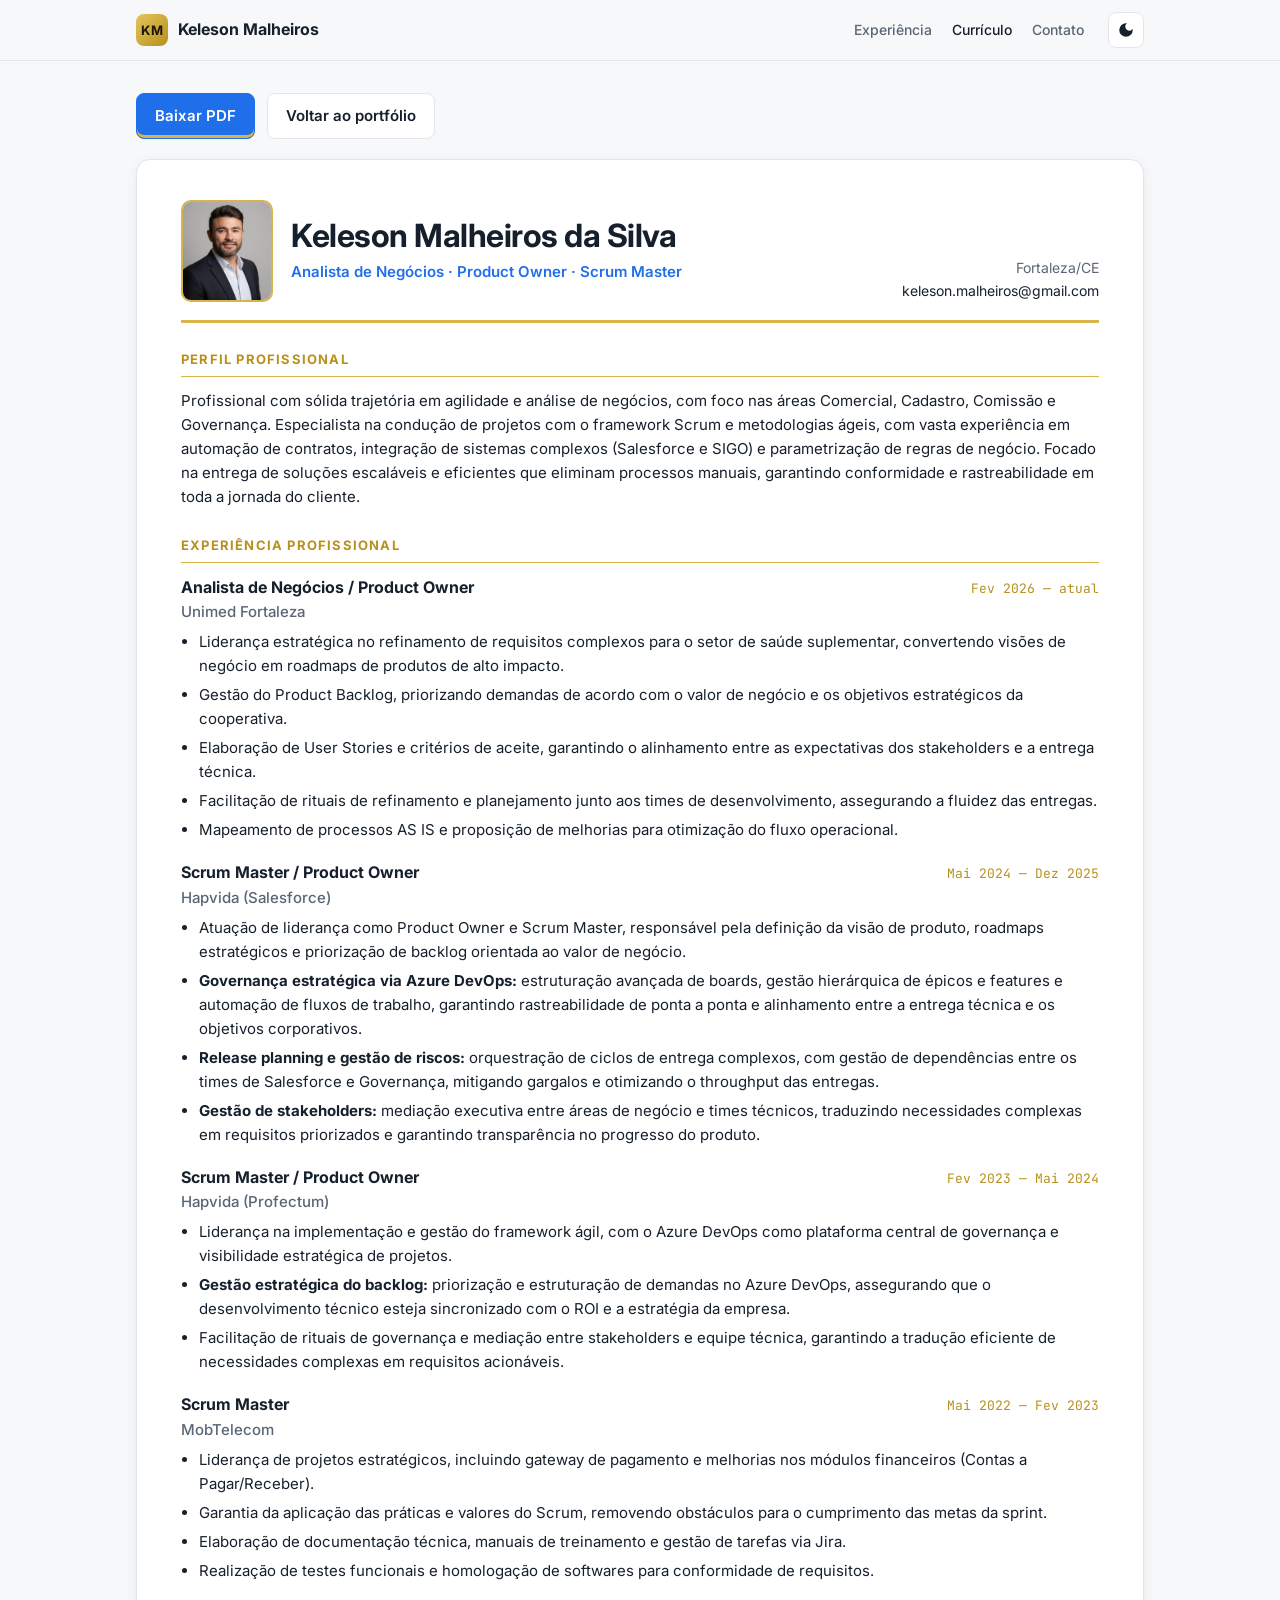
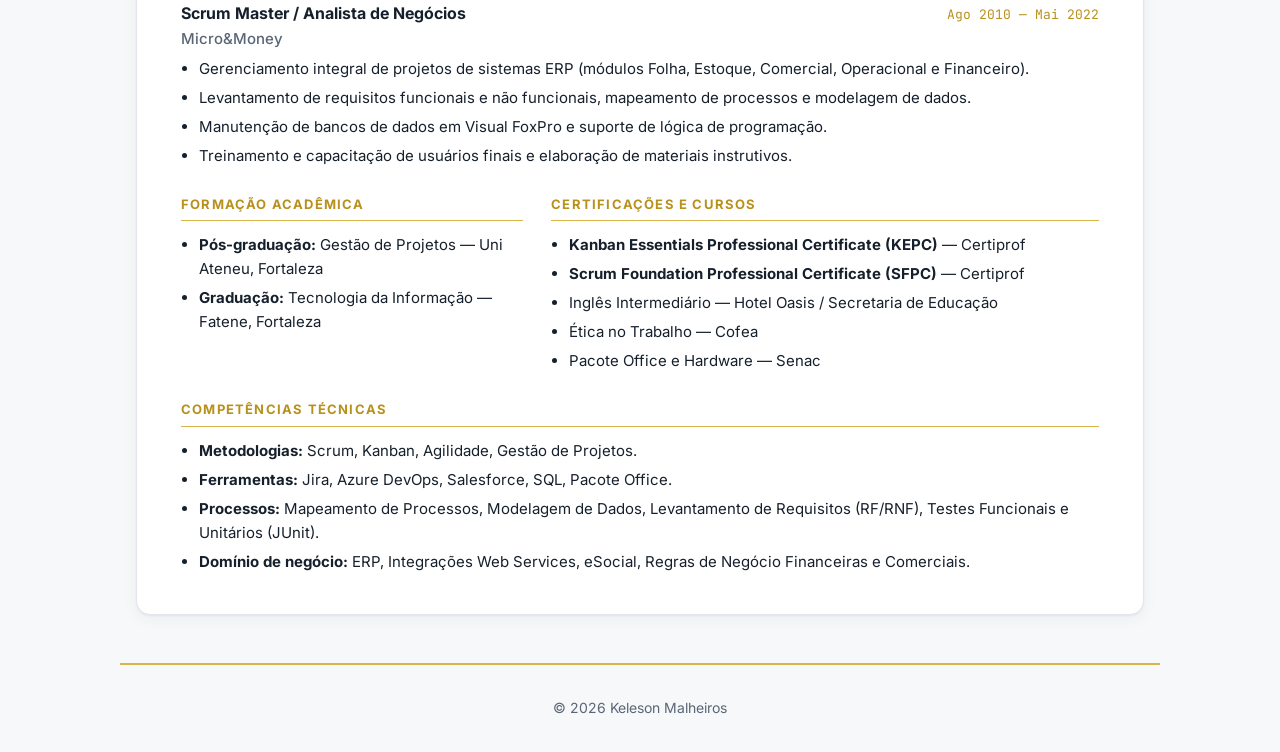
==== curriculo.html @ b8075e21 "feat: portfólio de Keleson Malheiros com currículo e detalhes dourados Mesmo modelo do portfólio de " ====
<!doctype html>
<html lang="pt-BR">
<head>
<meta charset="utf-8">
<meta name="viewport" content="width=device-width, initial-scale=1">
<title>Currículo — Keleson Malheiros</title>
<meta name="description" content="Currículo de Keleson Malheiros da Silva, Analista de Negócios, Product Owner e Scrum Master.">
<link rel="preconnect" href="https://fonts.googleapis.com">
<link rel="preconnect" href="https://fonts.gstatic.com" crossorigin>
<link href="https://fonts.googleapis.com/css2?family=Inter:wght@400;500;600;700;800&family=JetBrains+Mono:wght@500&display=swap" rel="stylesheet">
<link rel="stylesheet" href="styles.css?v=1">
<link rel="stylesheet" href="curriculo.css?v=1">
</head>
<body>

<header class="topbar">
  <div class="wrap topbar-inner">
    <a href="index.html" class="brand"><span class="brand-mark">KM</span> Keleson Malheiros</a>
    <nav class="nav">
      <a href="index.html#experiencia">Experiência</a>
      <a href="curriculo.html" aria-current="page">Currículo</a>
      <a href="index.html#contato">Contato</a>
    </nav>
    <button class="theme-toggle" id="themeToggle" aria-label="Alternar tema claro/escuro">
      <svg viewBox="0 0 24 24" width="18" height="18" aria-hidden="true"><path fill="currentColor" d="M12 3a9 9 0 1 0 9 9c0-.46-.04-.92-.1-1.36a5.39 5.39 0 0 1-4.4 2.26 5.4 5.4 0 0 1-3.14-9.8c-.44-.06-.9-.1-1.36-.1Z"/></svg>
    </button>
  </div>
</header>

<main class="wrap cv">

  <div class="cv-actions">
    <a class="btn btn-primary" href="curriculo.pdf" download>Baixar PDF</a>
    <a class="btn" href="index.html">Voltar ao portfólio</a>
  </div>

  <article class="cv-sheet">

    <header class="cv-header">
      <div class="cv-header-left">
        <img class="cv-photo" src="foto.jpg" alt="Foto de Keleson Malheiros da Silva">
        <div>
          <h1>Keleson Malheiros da Silva</h1>
          <p class="cv-role">Analista de Negócios · Product Owner · Scrum Master</p>
        </div>
      </div>
      <ul class="cv-contact">
        <li>Fortaleza/CE</li>
        <li><a href="mailto:keleson.malheiros@gmail.com">keleson.malheiros@gmail.com</a></li>
      </ul>
    </header>

    <section>
      <h2>Perfil profissional</h2>
      <p>Profissional com sólida trajetória em agilidade e análise de negócios, com foco nas áreas Comercial, Cadastro, Comissão e Governança. Especialista na condução de projetos com o framework Scrum e metodologias ágeis, com vasta experiência em automação de contratos, integração de sistemas complexos (Salesforce e SIGO) e parametrização de regras de negócio. Focado na entrega de soluções escaláveis e eficientes que eliminam processos manuais, garantindo conformidade e rastreabilidade em toda a jornada do cliente.</p>
    </section>

    <section>
      <h2>Experiência profissional</h2>

      <div class="cv-job">
        <div class="cv-job-head">
          <h3>Analista de Negócios / Product Owner</h3>
          <span class="when">Fev 2026 — atual</span>
        </div>
        <p class="where">Unimed Fortaleza</p>
        <ul class="cv-list">
          <li>Liderança estratégica no refinamento de requisitos complexos para o setor de saúde suplementar, convertendo visões de negócio em roadmaps de produtos de alto impacto.</li>
          <li>Gestão do Product Backlog, priorizando demandas de acordo com o valor de negócio e os objetivos estratégicos da cooperativa.</li>
          <li>Elaboração de User Stories e critérios de aceite, garantindo o alinhamento entre as expectativas dos stakeholders e a entrega técnica.</li>
          <li>Facilitação de rituais de refinamento e planejamento junto aos times de desenvolvimento, assegurando a fluidez das entregas.</li>
          <li>Mapeamento de processos AS IS e proposição de melhorias para otimização do fluxo operacional.</li>
        </ul>
      </div>

      <div class="cv-job">
        <div class="cv-job-head">
          <h3>Scrum Master / Product Owner</h3>
          <span class="when">Mai 2024 — Dez 2025</span>
        </div>
        <p class="where">Hapvida (Salesforce)</p>
        <ul class="cv-list">
          <li>Atuação de liderança como Product Owner e Scrum Master, responsável pela definição da visão de produto, roadmaps estratégicos e priorização de backlog orientada ao valor de negócio.</li>
          <li><b>Governança estratégica via Azure DevOps:</b> estruturação avançada de boards, gestão hierárquica de épicos e features e automação de fluxos de trabalho, garantindo rastreabilidade de ponta a ponta e alinhamento entre a entrega técnica e os objetivos corporativos.</li>
          <li><b>Release planning e gestão de riscos:</b> orquestração de ciclos de entrega complexos, com gestão de dependências entre os times de Salesforce e Governança, mitigando gargalos e otimizando o throughput das entregas.</li>
          <li><b>Gestão de stakeholders:</b> mediação executiva entre áreas de negócio e times técnicos, traduzindo necessidades complexas em requisitos priorizados e garantindo transparência no progresso do produto.</li>
        </ul>
      </div>

      <div class="cv-job">
        <div class="cv-job-head">
          <h3>Scrum Master / Product Owner</h3>
          <span class="when">Fev 2023 — Mai 2024</span>
        </div>
        <p class="where">Hapvida (Profectum)</p>
        <ul class="cv-list">
          <li>Liderança na implementação e gestão do framework ágil, com o Azure DevOps como plataforma central de governança e visibilidade estratégica de projetos.</li>
          <li><b>Gestão estratégica do backlog:</b> priorização e estruturação de demandas no Azure DevOps, assegurando que o desenvolvimento técnico esteja sincronizado com o ROI e a estratégia da empresa.</li>
          <li>Facilitação de rituais de governança e mediação entre stakeholders e equipe técnica, garantindo a tradução eficiente de necessidades complexas em requisitos acionáveis.</li>
        </ul>
      </div>

      <div class="cv-job">
        <div class="cv-job-head">
          <h3>Scrum Master</h3>
          <span class="when">Mai 2022 — Fev 2023</span>
        </div>
        <p class="where">MobTelecom</p>
        <ul class="cv-list">
          <li>Liderança de projetos estratégicos, incluindo gateway de pagamento e melhorias nos módulos financeiros (Contas a Pagar/Receber).</li>
          <li>Garantia da aplicação das práticas e valores do Scrum, removendo obstáculos para o cumprimento das metas da sprint.</li>
          <li>Elaboração de documentação técnica, manuais de treinamento e gestão de tarefas via Jira.</li>
          <li>Realização de testes funcionais e homologação de softwares para conformidade de requisitos.</li>
        </ul>
      </div>

      <div class="cv-job">
        <div class="cv-job-head">
          <h3>Scrum Master / Analista de Negócios</h3>
          <span class="when">Ago 2010 — Mai 2022</span>
        </div>
        <p class="where">Micro&amp;Money</p>
        <ul class="cv-list">
          <li>Gerenciamento integral de projetos de sistemas ERP (módulos Folha, Estoque, Comercial, Operacional e Financeiro).</li>
          <li>Levantamento de requisitos funcionais e não funcionais, mapeamento de processos e modelagem de dados.</li>
          <li>Manutenção de bancos de dados em Visual FoxPro e suporte de lógica de programação.</li>
          <li>Treinamento e capacitação de usuários finais e elaboração de materiais instrutivos.</li>
        </ul>
      </div>
    </section>

    <section class="cv-two">
      <div>
        <h2>Formação acadêmica</h2>
        <ul class="cv-list">
          <li><b>Pós-graduação:</b> Gestão de Projetos — Uni Ateneu, Fortaleza</li>
          <li><b>Graduação:</b> Tecnologia da Informação — Fatene, Fortaleza</li>
        </ul>
      </div>
      <div>
        <h2>Certificações e cursos</h2>
        <ul class="cv-list">
          <li><b>Kanban Essentials Professional Certificate (KEPC)</b> — Certiprof</li>
          <li><b>Scrum Foundation Professional Certificate (SFPC)</b> — Certiprof</li>
          <li>Inglês Intermediário — Hotel Oasis / Secretaria de Educação</li>
          <li>Ética no Trabalho — Cofea</li>
          <li>Pacote Office e Hardware — Senac</li>
        </ul>
      </div>
    </section>

    <section>
      <h2>Competências técnicas</h2>
      <ul class="cv-list">
        <li><b>Metodologias:</b> Scrum, Kanban, Agilidade, Gestão de Projetos.</li>
        <li><b>Ferramentas:</b> Jira, Azure DevOps, Salesforce, SQL, Pacote Office.</li>
        <li><b>Processos:</b> Mapeamento de Processos, Modelagem de Dados, Levantamento de Requisitos (RF/RNF), Testes Funcionais e Unitários (JUnit).</li>
        <li><b>Domínio de negócio:</b> ERP, Integrações Web Services, eSocial, Regras de Negócio Financeiras e Comerciais.</li>
      </ul>
    </section>

  </article>
</main>

<footer class="footer wrap">
  <p>© <span id="ano"></span> Keleson Malheiros</p>
</footer>

<script src="script.js?v=1"></script>
</body>
</html>
---- styles.css ----
:root {
  --bg: #f7f8fa;
  --surface: #ffffff;
  --text: #16202c;
  --muted: #5a6675;
  --line: #e2e6ec;
  --accent: #1f6feb;
  --accent-soft: #e7effd;
  --ok: #1a7f4b;
  --ok-soft: #e3f4ea;
  --warn: #9a5b00;
  --warn-soft: #fbefd9;
  --shadow: 0 1px 2px rgba(16, 24, 40, .05), 0 4px 16px rgba(16, 24, 40, .05);
}

@media (prefers-color-scheme: dark) {
  :root:not([data-theme="light"]) {
    --bg: #0e1116;
    --surface: #161b22;
    --text: #e6edf3;
    --muted: #9aa6b4;
    --line: #2a313c;
    --accent: #5b9bff;
    --accent-soft: #16243b;
    --ok: #4cc38a;
    --ok-soft: #12291e;
    --warn: #e3a64a;
    --warn-soft: #2d2213;
    --shadow: none;
  }
}

:root[data-theme="dark"] {
  --bg: #0e1116;
  --surface: #161b22;
  --text: #e6edf3;
  --muted: #9aa6b4;
  --line: #2a313c;
  --accent: #5b9bff;
  --accent-soft: #16243b;
  --ok: #4cc38a;
  --ok-soft: #12291e;
  --warn: #e3a64a;
  --warn-soft: #2d2213;
  --shadow: none;
}

* { box-sizing: border-box; margin: 0; padding: 0; }

html { scroll-behavior: smooth; scroll-padding-top: 72px; }

body {
  font-family: "Inter", system-ui, -apple-system, "Segoe UI", sans-serif;
  background: var(--bg);
  color: var(--text);
  line-height: 1.6;
  -webkit-font-smoothing: antialiased;
}

a { color: var(--accent); text-decoration: none; }

.wrap { max-width: 1040px; margin: 0 auto; padding: 0 16px; }

/* Topo */
.topbar {
  position: sticky; top: 0; z-index: 10;
  background: color-mix(in srgb, var(--bg) 85%, transparent);
  backdrop-filter: blur(10px);
  border-bottom: 1px solid var(--line);
}
.topbar-inner { display: flex; align-items: center; gap: 24px; height: 60px; }
.brand { display: flex; align-items: center; gap: 10px; font-weight: 700; color: var(--text); }
.brand-mark {
  display: grid; place-items: center; width: 32px; height: 32px; border-radius: 8px;
  background: var(--accent); color: #fff; font-size: 13px; letter-spacing: .5px;
}
.nav { display: flex; gap: 20px; margin-left: auto; }
.nav a { color: var(--muted); font-size: 14px; font-weight: 500; }
.nav a:hover { color: var(--text); }
.theme-toggle {
  display: grid; place-items: center; width: 36px; height: 36px;
  border: 1px solid var(--line); border-radius: 8px; background: var(--surface);
  color: var(--text); cursor: pointer;
}

/* Hero */
.hero { padding: 80px 16px 48px; }
.eyebrow {
  font-family: "JetBrains Mono", monospace; font-size: 13px; color: var(--accent);
  letter-spacing: .5px; margin-bottom: 12px;
}
.hero h1 { font-size: clamp(30px, 5vw, 48px); line-height: 1.1; letter-spacing: -1px; font-weight: 800; }
.role { margin-top: 12px; font-size: 18px; color: var(--muted); font-weight: 500; }
.lead { margin-top: 20px; max-width: 680px; font-size: 17px; }
.hero-actions { display: flex; flex-wrap: wrap; gap: 12px; margin-top: 28px; }

.btn {
  display: inline-flex; align-items: center; padding: 10px 18px; border-radius: 8px;
  border: 1px solid var(--line); background: var(--surface); color: var(--text);
  font-weight: 600; font-size: 15px;
}
.btn:hover { border-color: var(--accent); }
.btn-primary { background: var(--accent); border-color: var(--accent); color: #fff; }
.btn-primary:hover { filter: brightness(1.08); }

.roles-label {
  margin-top: 56px; margin-bottom: 14px; font-size: 13px; font-weight: 600;
  text-transform: uppercase; letter-spacing: 1px; color: var(--muted);
}
.roles { list-style: none; display: grid; grid-template-columns: repeat(3, 1fr); gap: 16px; }
.roles li {
  background: var(--surface); border: 1px solid var(--line); border-radius: 12px;
  padding: 18px 20px; box-shadow: var(--shadow); border-top: 3px solid var(--accent);
}
.roles h3 { font-size: 17px; color: var(--accent); letter-spacing: -.2px; }
.roles p { font-size: 14px; color: var(--muted); margin-top: 6px; line-height: 1.5; }

/* Seções */
.section { padding: 56px 16px; }
.section-head { margin-bottom: 28px; }
.section-head h2, .contact h2 { font-size: 28px; letter-spacing: -.5px; }
.section-head p { color: var(--muted); margin-top: 6px; max-width: 680px; }

/* Projetos */
.projects { display: grid; gap: 14px; }
.project {
  background: var(--surface); border: 1px solid var(--line); border-radius: 14px;
  box-shadow: var(--shadow); overflow: hidden;
}
.project-head {
  width: 100%; display: flex; align-items: center; gap: 20px; padding: 22px 24px;
  background: none; border: 0; text-align: left; color: inherit; font: inherit; cursor: pointer;
}
.project-head:hover h3 { color: var(--accent); }
.project-title { flex: 1; min-width: 0; }
.project-title h3 { font-size: 19px; margin-top: 8px; transition: color .15s; }
.project-title p { color: var(--muted); font-size: 15px; margin-top: 2px; }
.project-metric { text-align: right; flex-shrink: 0; }
.project-metric strong { display: block; font-size: 24px; font-weight: 800; letter-spacing: -.5px; }
.project-metric span { font-size: 13px; color: var(--muted); }
.chev {
  width: 10px; height: 10px; flex-shrink: 0;
  border-right: 2px solid var(--muted); border-bottom: 2px solid var(--muted);
  transform: rotate(45deg); transition: transform .2s; margin-top: -4px;
}
.project.open .chev { transform: rotate(-135deg); margin-top: 4px; }

.tag {
  display: inline-block; font-size: 12px; font-weight: 600; padding: 2px 10px; border-radius: 999px;
}
.tag-prod { background: var(--ok-soft); color: var(--ok); }
.tag-dev { background: var(--warn-soft); color: var(--warn); }
.tag-po { background: var(--accent-soft); color: var(--accent); }

.project-body { display: none; padding: 0 24px 24px; border-top: 1px solid var(--line); }
.project.open .project-body { display: block; }
.cols { display: grid; grid-template-columns: 1.5fr 1fr; gap: 32px; padding-top: 20px; }
.project-body h4 {
  font-size: 12px; text-transform: uppercase; letter-spacing: 1px; color: var(--muted);
  margin: 18px 0 8px;
}
.project-body h4:first-child { margin-top: 0; }
.project-body p, .project-body li { font-size: 15px; }
.project-body ul:not(.stack) { padding-left: 18px; display: grid; gap: 4px; }
.results li::marker { color: var(--ok); }

.stack { list-style: none; display: flex; flex-wrap: wrap; gap: 6px; }
.stack li {
  font-size: 13px; padding: 3px 10px; border-radius: 6px;
  background: var(--accent-soft); color: var(--accent); font-weight: 500;
}

/* Como atuo como PO */
.po-role {
  background: var(--surface); border: 1px solid var(--line); border-radius: 14px;
  box-shadow: var(--shadow); padding: 24px; margin-bottom: 18px;
}
.po-role > h3 { font-size: 17px; margin-bottom: 16px; }
.po-steps { list-style: none; display: grid; grid-template-columns: repeat(3, 1fr); gap: 20px 24px; }
.po-steps li { position: relative; padding-left: 42px; }
.po-num {
  position: absolute; left: 0; top: 0; width: 30px; height: 30px; border-radius: 50%;
  display: grid; place-items: center; font-size: 14px; font-weight: 700;
  background: var(--accent-soft); color: var(--accent);
}
.po-steps h4 { font-size: 15px; margin-top: 4px; }
.po-steps p { font-size: 14px; color: var(--muted); margin-top: 2px; }

@media (max-width: 860px) { .po-steps { grid-template-columns: repeat(2, 1fr); } }
@media (max-width: 600px) { .po-steps { grid-template-columns: 1fr; } .po-role { padding: 18px 16px; } }

/* Experiência */
.timeline { list-style: none; border-left: 2px solid var(--line); margin-left: 6px; }
.timeline li { position: relative; padding: 0 0 28px 28px; }
.timeline li::before {
  content: ""; position: absolute; left: -7px; top: 6px; width: 12px; height: 12px;
  border-radius: 50%; background: var(--surface); border: 2px solid var(--accent);
}
.when { font-family: "JetBrains Mono", monospace; font-size: 13px; color: var(--accent); }
.timeline h3 { font-size: 17px; margin-top: 2px; }
.where { color: var(--muted); font-weight: 500; font-size: 15px; }
.timeline p:last-child { margin-top: 4px; font-size: 15px; }

/* Competências */
.skills { display: grid; grid-template-columns: repeat(4, 1fr); gap: 14px; }
.skill-card {
  background: var(--surface); border: 1px solid var(--line); border-radius: 12px;
  padding: 18px; box-shadow: var(--shadow);
}
.skill-card h3 { font-size: 15px; margin-bottom: 12px; }
.edu { margin-top: 20px; color: var(--muted); }

/* Contato */
.contact { text-align: center; }
.contact p { color: var(--muted); margin-top: 6px; }
.contact .hero-actions { justify-content: center; }

.footer { padding: 32px 16px; border-top: 1px solid var(--line); color: var(--muted); font-size: 14px; text-align: center; }

/* Responsivo */
@media (max-width: 860px) {
  .roles, .skills { grid-template-columns: repeat(2, 1fr); }
  .cols { grid-template-columns: 1fr; gap: 8px; }
}
@media (max-width: 600px) {
  .nav { display: none; }
  .theme-toggle { margin-left: auto; }
  .hero { padding-top: 48px; }
  .roles, .skills { grid-template-columns: 1fr; }
  .project-head { padding: 18px 16px; gap: 12px; flex-wrap: wrap; }
  .project-title { flex-basis: 100%; }
  .project-metric { text-align: left; }
  .chev { margin-left: auto; }
  .project-body { padding: 0 16px 20px; }
}

/* ===== Detalhes em dourado (identidade do portfólio do Keleson) ===== */
:root { --gold: #b8901c; --gold-soft: #f8efd4; --gold-line: #d9b44a; }
@media (prefers-color-scheme: dark) {
  :root:not([data-theme="light"]) { --gold: #e3bc4f; --gold-soft: #2b2412; --gold-line: #c9a227; }
}
:root[data-theme="dark"] { --gold: #e3bc4f; --gold-soft: #2b2412; --gold-line: #c9a227; }

.brand-mark { background: linear-gradient(135deg, #e6c45c, #b8901c); color: #1b1606; }
.eyebrow { color: var(--gold); }
.hero h1::after {
  content: ""; display: block; width: 72px; height: 4px; border-radius: 2px;
  background: var(--gold-line); margin-top: 16px;
}
.btn-primary { box-shadow: inset 0 -3px 0 var(--gold-line); }
.roles li { border-top-color: var(--gold-line); }
.roles-label, .section-head h2::before { color: var(--gold); }
.section-head h2::before { content: "— "; }
.tag-po { background: var(--gold-soft); color: var(--gold); }
.po-num { background: var(--gold-soft); color: var(--gold); border: 1px solid var(--gold-line); }
.timeline { border-left-color: var(--gold-line); }
.timeline li::before { border-color: var(--gold-line); background: var(--gold-soft); }
.when { color: var(--gold); }
.results li::marker { color: var(--gold-line); }
.footer { border-top: 2px solid var(--gold-line); }

/* Topo com foto */
.hero-grid { display: grid; grid-template-columns: 1fr auto; gap: 40px; align-items: center; }
.hero-photo {
  width: 200px; height: 222px; object-fit: cover; border-radius: 18px;
  border: 3px solid var(--gold-line); box-shadow: 0 0 0 6px var(--gold-soft);
}
@media (max-width: 760px) {
  .hero-grid { grid-template-columns: 1fr; gap: 24px; }
  .hero-photo { order: -1; width: 128px; height: 142px; }
}
---- curriculo.css ----
/* Página do currículo (usa os tokens de styles.css) */
.nav a[aria-current="page"] { color: var(--text); }

.cv { padding-top: 32px; padding-bottom: 48px; }
.cv-actions { display: flex; flex-wrap: wrap; gap: 12px; margin-bottom: 20px; }

.cv-sheet {
  background: var(--surface); border: 1px solid var(--line); border-radius: 14px;
  box-shadow: var(--shadow); padding: 40px 44px;
}

.cv-header {
  display: flex; justify-content: space-between; align-items: flex-end; gap: 24px;
  padding-bottom: 18px; border-bottom: 3px solid var(--accent);
}
.cv-header h1 { font-size: clamp(24px, 4vw, 32px); letter-spacing: -.5px; line-height: 1.15; }
.cv-role { color: var(--accent); font-weight: 600; margin-top: 6px; }
.cv-contact { list-style: none; text-align: right; font-size: 14px; color: var(--muted); }
.cv-contact a { color: var(--text); }

.cv-sheet section { margin-top: 26px; }
.cv-sheet h2 {
  font-size: 13px; text-transform: uppercase; letter-spacing: 1.2px; color: var(--accent);
  padding-bottom: 6px; margin-bottom: 12px; border-bottom: 1px solid var(--line);
}
.cv-sheet p { font-size: 15px; }
.cv-sheet p + p { margin-top: 8px; }

.cv-list { padding-left: 18px; display: grid; gap: 5px; font-size: 15px; }

.cv-results { list-style: none; display: grid; grid-template-columns: repeat(4, 1fr); gap: 12px; }
.cv-results li { border: 1px solid var(--line); border-radius: 10px; padding: 12px 14px; }
.cv-results strong { display: block; font-size: 22px; font-weight: 800; color: var(--accent); }
.cv-results span { font-size: 13px; color: var(--muted); line-height: 1.4; display: block; }

.cv-job + .cv-job { margin-top: 18px; }
.cv-job-head { display: flex; justify-content: space-between; align-items: baseline; gap: 16px; }
.cv-job h3 { font-size: 16px; }
.cv-job .when { white-space: nowrap; }
.cv-job .where { color: var(--muted); font-weight: 500; margin-bottom: 6px; }

.cv-two { display: grid; grid-template-columns: 1fr 1.6fr; gap: 28px; }

@media (max-width: 760px) {
  .cv-sheet { padding: 24px 18px; }
  .cv-header { flex-direction: column; align-items: flex-start; }
  .cv-contact { text-align: left; }
  .cv-results { grid-template-columns: repeat(2, 1fr); }
  .cv-job-head { flex-direction: column; gap: 0; }
  .cv-two { grid-template-columns: 1fr; gap: 0; }
}

/* Impressão / PDF: só a folha, em A4, sempre no tema claro */
@media print {
  @page { size: A4; margin: 12mm 13mm; }
  :root, :root[data-theme="dark"] {
    --bg: #fff; --surface: #fff; --text: #16202c; --muted: #4d5966;
    --line: #d9dee5; --accent: #1f5fc4; --shadow: none;
  }
  body { background: #fff; -webkit-print-color-adjust: exact; print-color-adjust: exact; }
  .topbar, .cv-actions, .footer { display: none; }
  .cv { padding: 0; max-width: none; }
  .cv-sheet { border: 0; border-radius: 0; padding: 0; }
  .cv-sheet section { margin-top: 14px; }
  .cv-sheet h2 { font-size: 10.5px; margin-bottom: 7px; padding-bottom: 3px; }
  .cv-header { flex-direction: row; align-items: flex-end; padding-bottom: 10px; }
  .cv-header h1 { font-size: 22px; }
  .cv-role { font-size: 11.5px; }
  .cv-contact { text-align: right; font-size: 10px; }
  .cv-sheet p, .cv-list { font-size: 10.5px; line-height: 1.5; }
  .cv-list { gap: 2px; }
  .cv-results { grid-template-columns: repeat(4, 1fr); gap: 8px; }
  .cv-results li { padding: 7px 9px; }
  .cv-results strong { font-size: 16px; }
  .cv-results span { font-size: 9.5px; }
  .cv-job + .cv-job { margin-top: 10px; }
  .cv-job-head { flex-direction: row; }
  .cv-job h3 { font-size: 11.5px; }
  .cv-job .when { font-size: 10px; }
  .cv-job .where { font-size: 10.5px; margin-bottom: 3px; }
  .cv-two { grid-template-columns: 1fr 1.6fr; gap: 20px; }
  .cv-job, .cv-results li, .cv-two > div { break-inside: avoid; }
  .cv-sheet h2 { break-after: avoid; }
  a { color: inherit; }
}

/* Detalhes em dourado no currículo */
.cv-header { border-bottom-color: var(--gold-line); }
.cv-sheet h2 { color: var(--gold); border-bottom-color: var(--gold-line); }
.cv-photo { width: 92px; height: 102px; object-fit: cover; border-radius: 10px; border: 2px solid var(--gold-line); }
.cv-header-left { display: flex; gap: 18px; align-items: center; }
@media print {
  :root, :root[data-theme="dark"] { --gold: #9c7a12; --gold-line: #c9a227; --gold-soft: #f8efd4; }
  .cv-photo { width: 70px; height: 78px; }
}
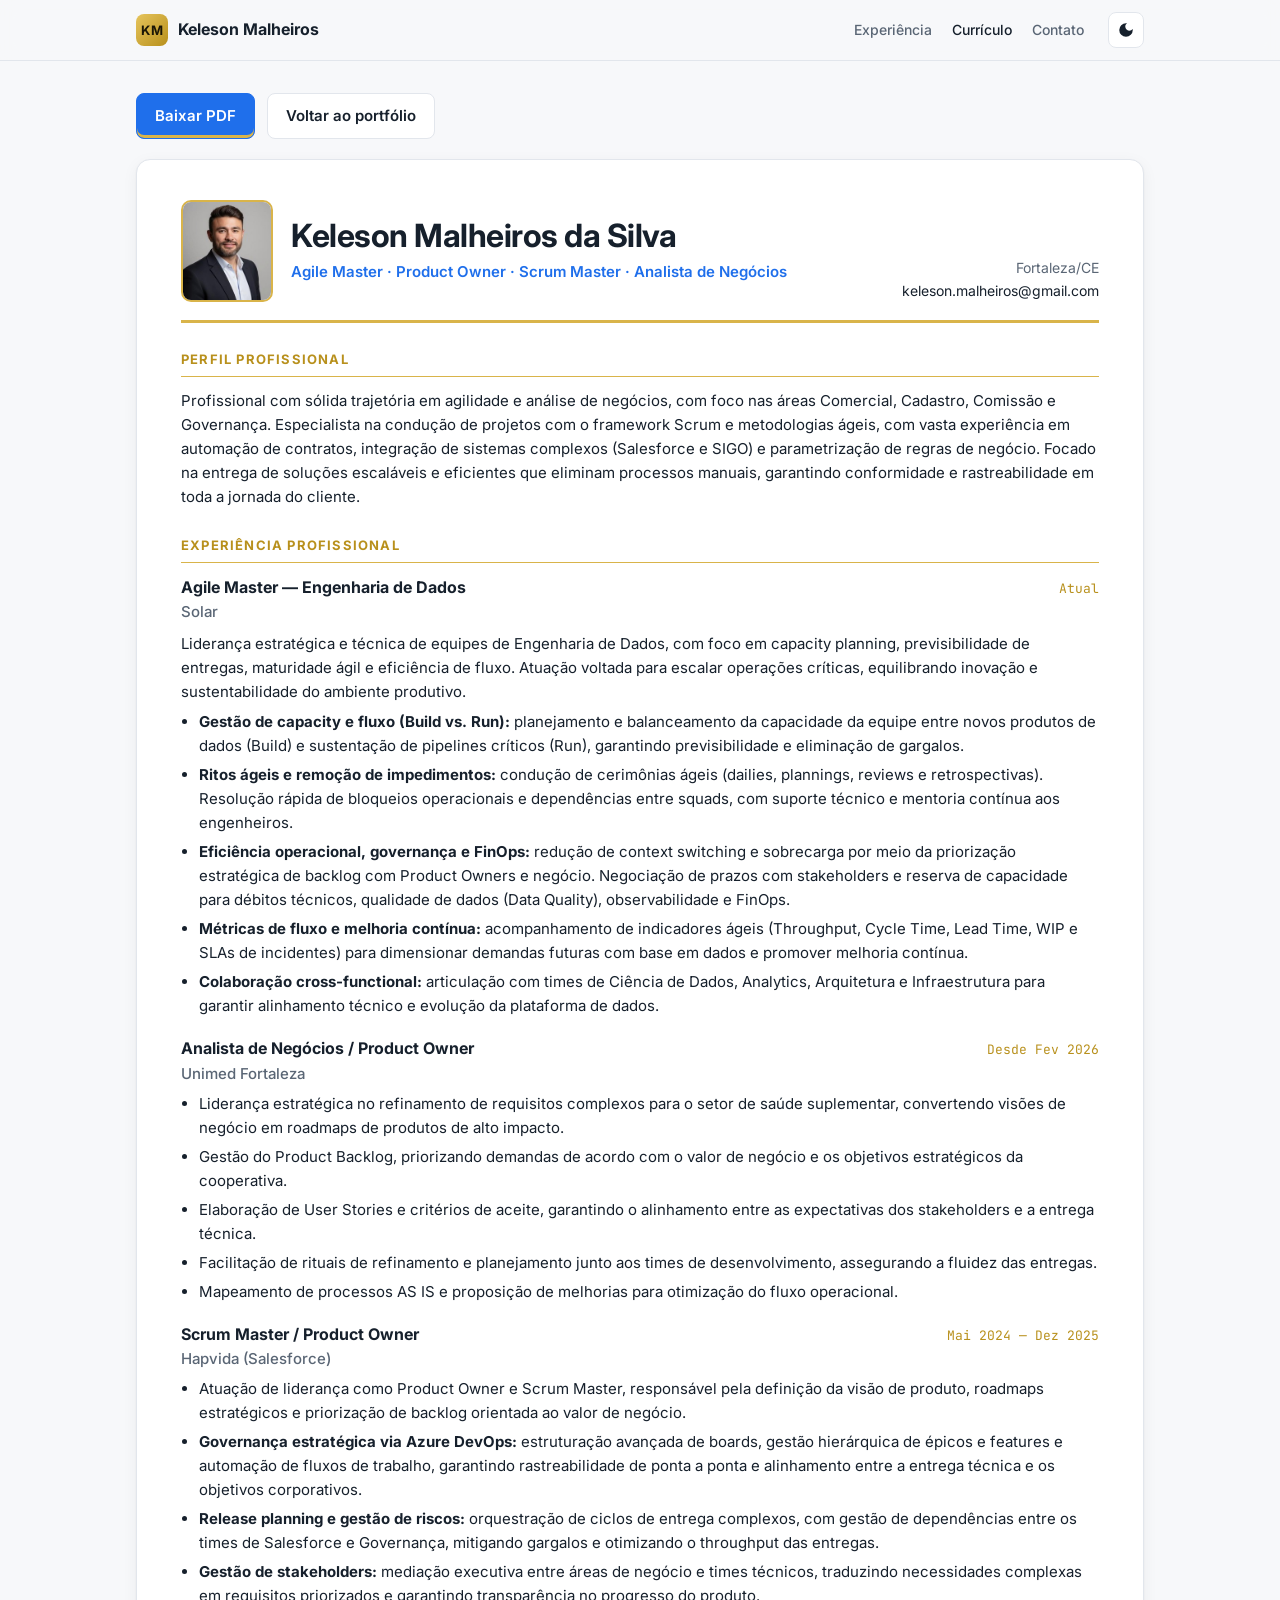
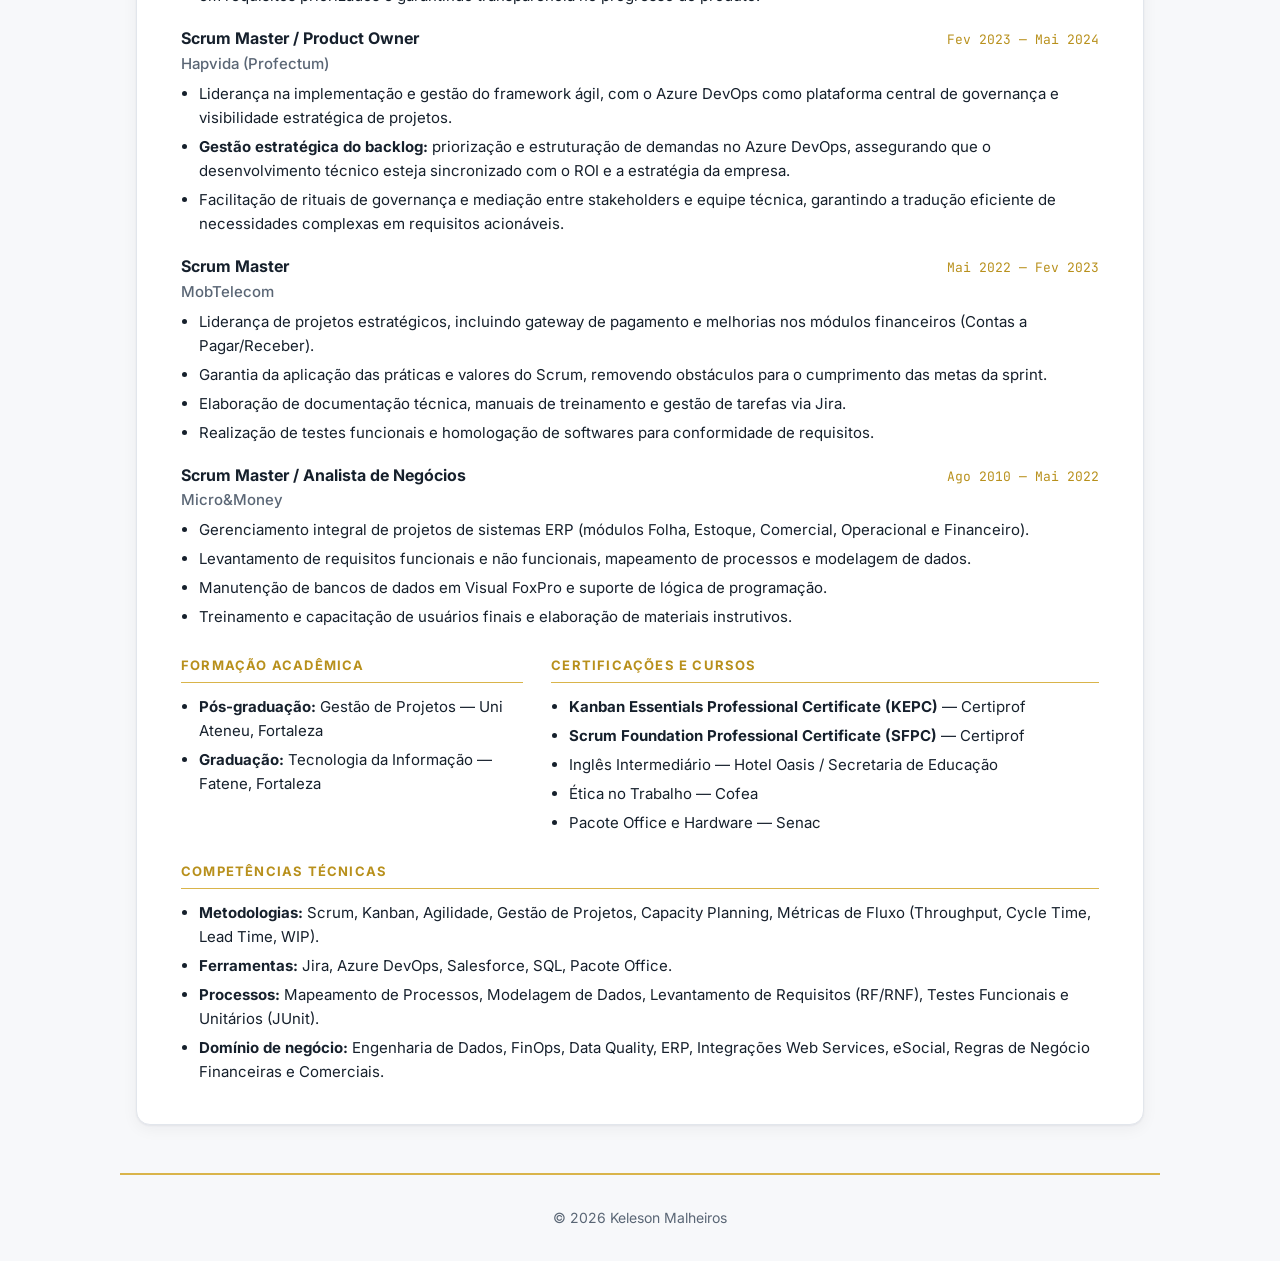
==== commit 2dc24826: "feat: experiência atual na Solar como Agile Master (Engenharia de Dados) Nova experiência no topo do" ====
--- a/curriculo.html
+++ b/curriculo.html
@@ -8,8 +8,8 @@
 <link rel="preconnect" href="https://fonts.googleapis.com">
 <link rel="preconnect" href="https://fonts.gstatic.com" crossorigin>
 <link href="https://fonts.googleapis.com/css2?family=Inter:wght@400;500;600;700;800&family=JetBrains+Mono:wght@500&display=swap" rel="stylesheet">
-<link rel="stylesheet" href="styles.css?v=1">
-<link rel="stylesheet" href="curriculo.css?v=1">
+<link rel="stylesheet" href="styles.css?v=2">
+<link rel="stylesheet" href="curriculo.css?v=2">
 </head>
 <body>
 
@@ -41,7 +41,7 @@
         <img class="cv-photo" src="foto.jpg" alt="Foto de Keleson Malheiros da Silva">
         <div>
           <h1>Keleson Malheiros da Silva</h1>
-          <p class="cv-role">Analista de Negócios · Product Owner · Scrum Master</p>
+          <p class="cv-role">Agile Master · Product Owner · Scrum Master · Analista de Negócios</p>
         </div>
       </div>
       <ul class="cv-contact">
@@ -60,8 +60,24 @@
 
       <div class="cv-job">
         <div class="cv-job-head">
+          <h3>Agile Master — Engenharia de Dados</h3>
+          <span class="when">Atual</span>
+        </div>
+        <p class="where">Solar</p>
+        <p class="cv-intro">Liderança estratégica e técnica de equipes de Engenharia de Dados, com foco em capacity planning, previsibilidade de entregas, maturidade ágil e eficiência de fluxo. Atuação voltada para escalar operações críticas, equilibrando inovação e sustentabilidade do ambiente produtivo.</p>
+        <ul class="cv-list">
+          <li><b>Gestão de capacity e fluxo (Build vs. Run):</b> planejamento e balanceamento da capacidade da equipe entre novos produtos de dados (Build) e sustentação de pipelines críticos (Run), garantindo previsibilidade e eliminação de gargalos.</li>
+          <li><b>Ritos ágeis e remoção de impedimentos:</b> condução de cerimônias ágeis (dailies, plannings, reviews e retrospectivas). Resolução rápida de bloqueios operacionais e dependências entre squads, com suporte técnico e mentoria contínua aos engenheiros.</li>
+          <li><b>Eficiência operacional, governança e FinOps:</b> redução de context switching e sobrecarga por meio da priorização estratégica de backlog com Product Owners e negócio. Negociação de prazos com stakeholders e reserva de capacidade para débitos técnicos, qualidade de dados (Data Quality), observabilidade e FinOps.</li>
+          <li><b>Métricas de fluxo e melhoria contínua:</b> acompanhamento de indicadores ágeis (Throughput, Cycle Time, Lead Time, WIP e SLAs de incidentes) para dimensionar demandas futuras com base em dados e promover melhoria contínua.</li>
+          <li><b>Colaboração cross-functional:</b> articulação com times de Ciência de Dados, Analytics, Arquitetura e Infraestrutura para garantir alinhamento técnico e evolução da plataforma de dados.</li>
+        </ul>
+      </div>
+
+      <div class="cv-job">
+        <div class="cv-job-head">
           <h3>Analista de Negócios / Product Owner</h3>
-          <span class="when">Fev 2026 — atual</span>
+          <span class="when">Desde Fev 2026</span>
         </div>
         <p class="where">Unimed Fortaleza</p>
         <ul class="cv-list">
@@ -152,10 +168,10 @@
     <section>
       <h2>Competências técnicas</h2>
       <ul class="cv-list">
-        <li><b>Metodologias:</b> Scrum, Kanban, Agilidade, Gestão de Projetos.</li>
+        <li><b>Metodologias:</b> Scrum, Kanban, Agilidade, Gestão de Projetos, Capacity Planning, Métricas de Fluxo (Throughput, Cycle Time, Lead Time, WIP).</li>
         <li><b>Ferramentas:</b> Jira, Azure DevOps, Salesforce, SQL, Pacote Office.</li>
         <li><b>Processos:</b> Mapeamento de Processos, Modelagem de Dados, Levantamento de Requisitos (RF/RNF), Testes Funcionais e Unitários (JUnit).</li>
-        <li><b>Domínio de negócio:</b> ERP, Integrações Web Services, eSocial, Regras de Negócio Financeiras e Comerciais.</li>
+        <li><b>Domínio de negócio:</b> Engenharia de Dados, FinOps, Data Quality, ERP, Integrações Web Services, eSocial, Regras de Negócio Financeiras e Comerciais.</li>
       </ul>
     </section>
 
@@ -166,6 +182,6 @@
   <p>© <span id="ano"></span> Keleson Malheiros</p>
 </footer>
 
-<script src="script.js?v=1"></script>
+<script src="script.js?v=2"></script>
 </body>
 </html>
--- a/curriculo.css
+++ b/curriculo.css
@@ -93,3 +93,5 @@
   :root, :root[data-theme="dark"] { --gold: #9c7a12; --gold-line: #c9a227; --gold-soft: #f8efd4; }
   .cv-photo { width: 70px; height: 78px; }
 }
+.cv-intro { font-size: 15px; margin-bottom: 6px; }
+@media print { .cv-intro { font-size: 10.5px; margin-bottom: 3px; } }
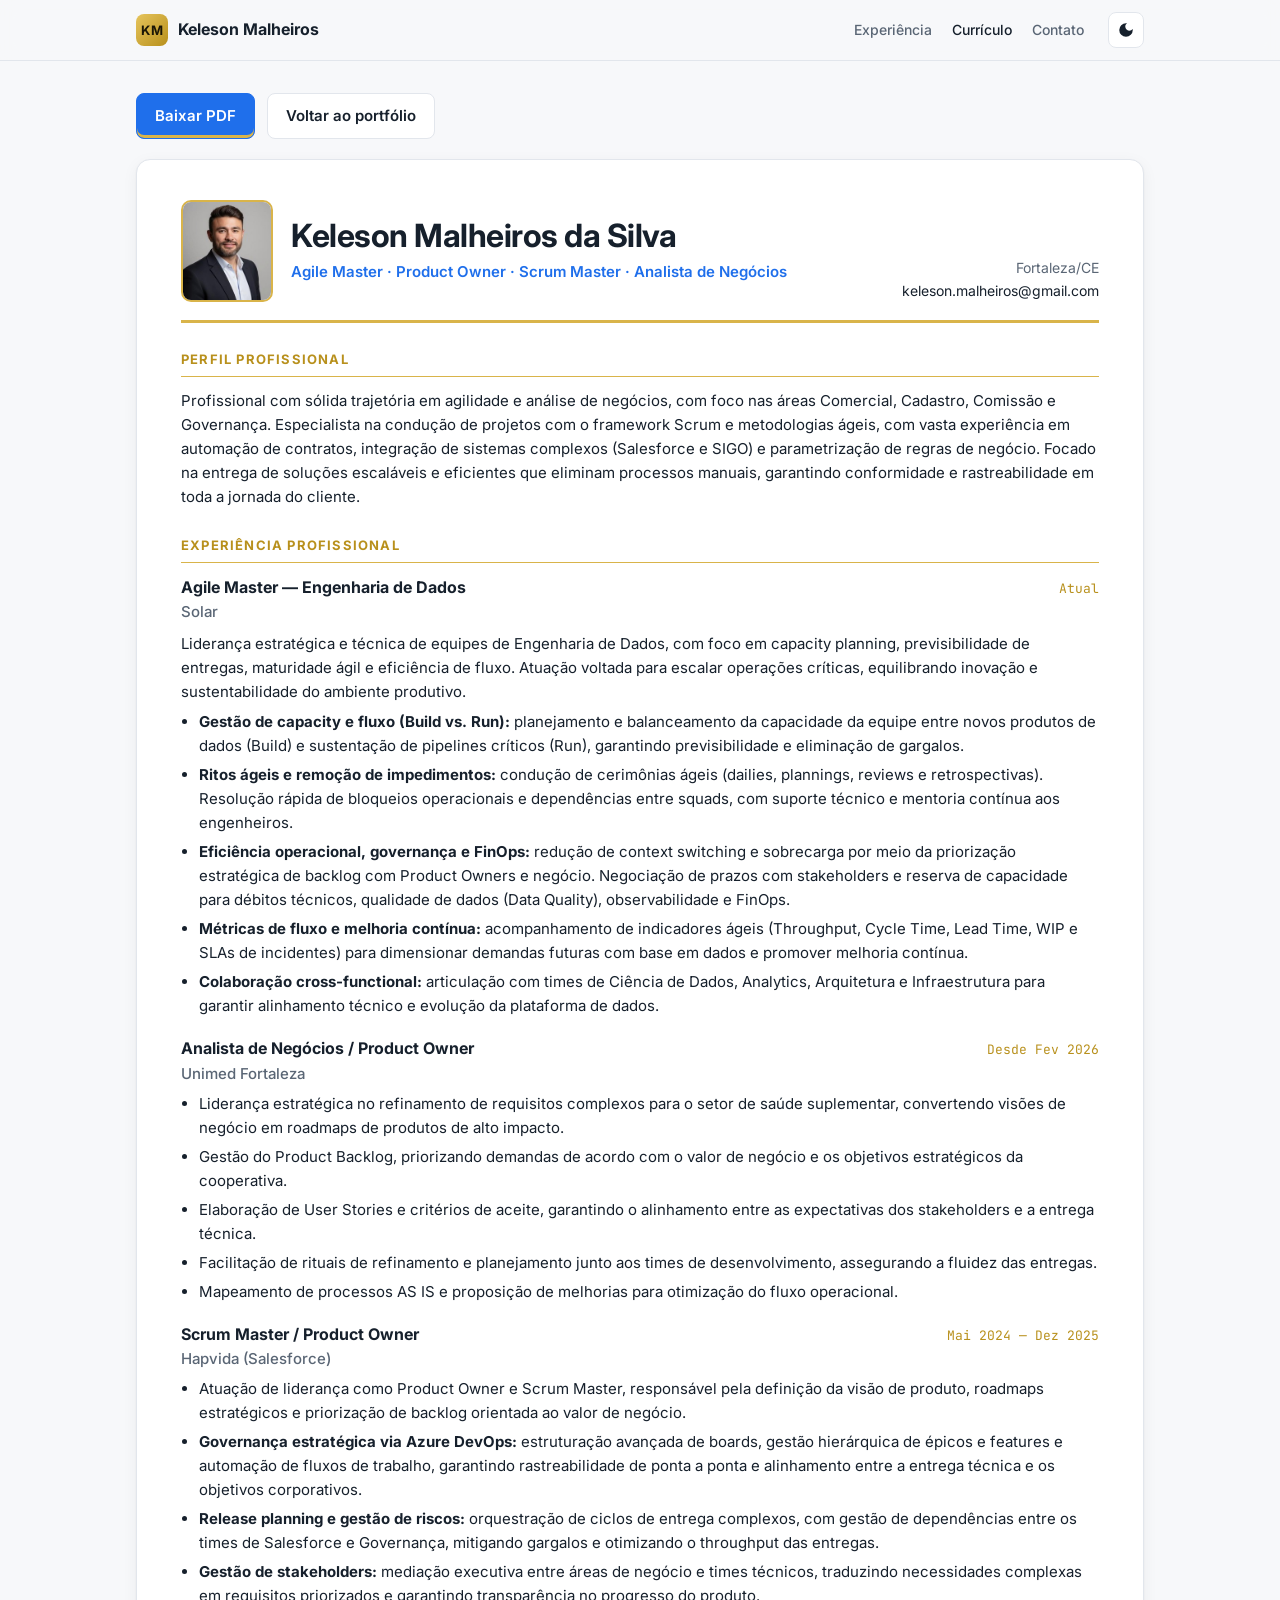
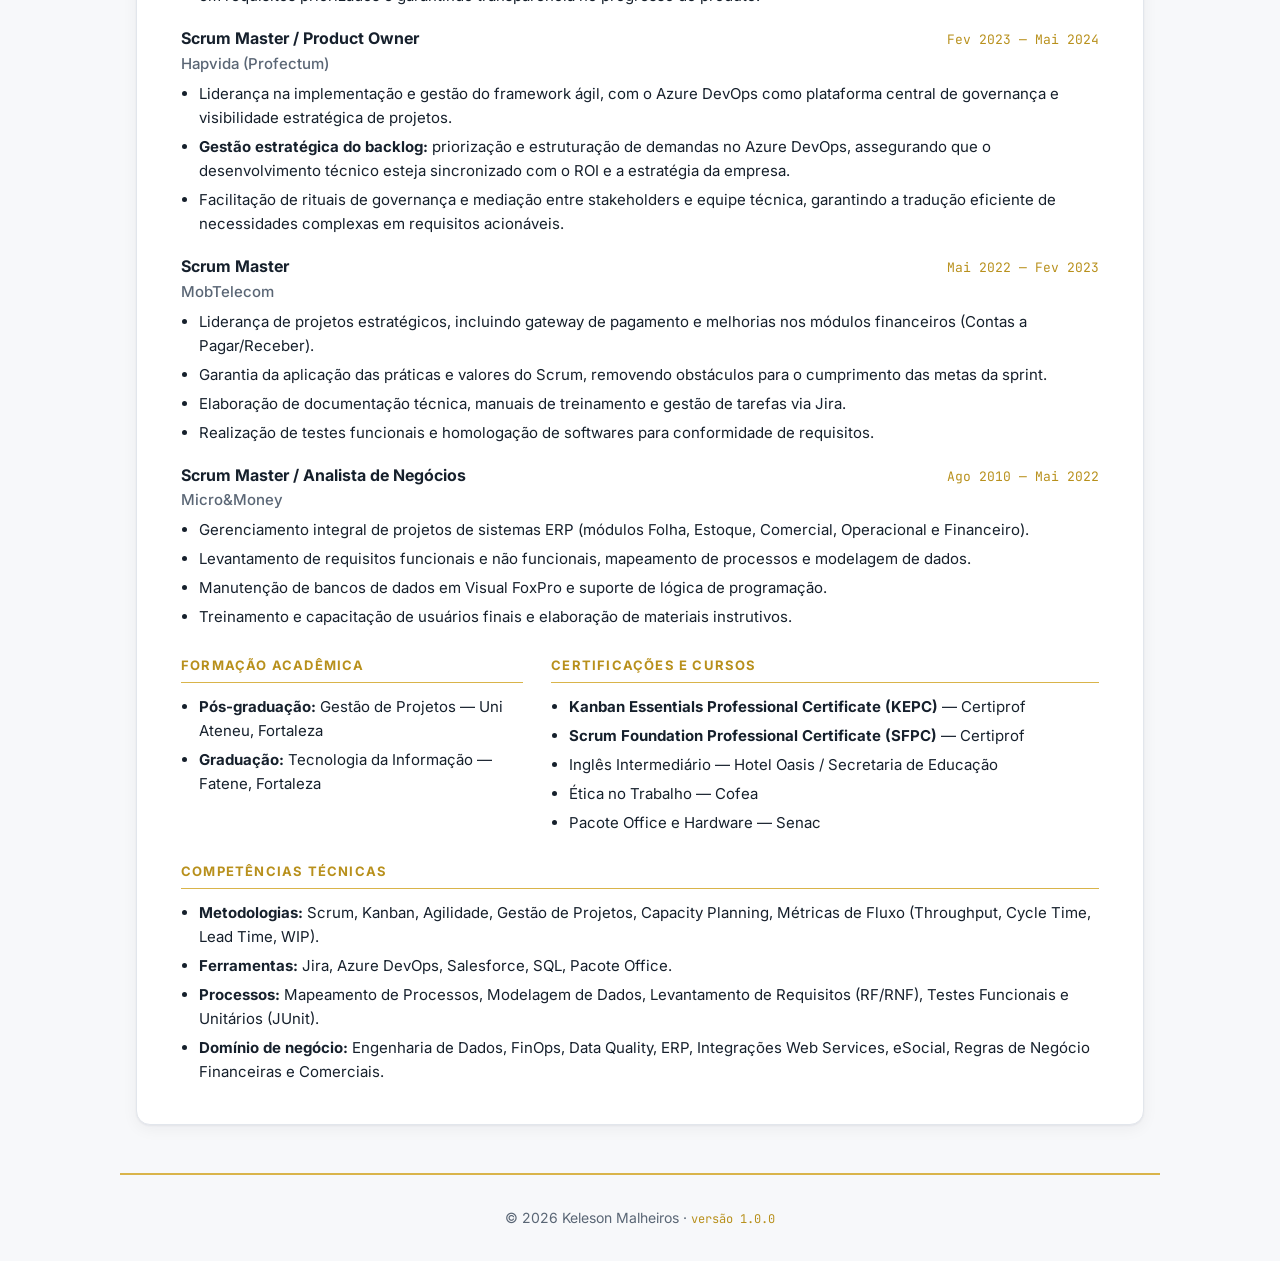
==== commit 4ddc405e: "feat: rodapé com © 2026 e versão 1.0.0 Co-Authored-By: Claude Opus 5.5 <noreply@anthropic.com>" ====
--- a/curriculo.html
+++ b/curriculo.html
@@ -8,8 +8,8 @@
 <link rel="preconnect" href="https://fonts.googleapis.com">
 <link rel="preconnect" href="https://fonts.gstatic.com" crossorigin>
 <link href="https://fonts.googleapis.com/css2?family=Inter:wght@400;500;600;700;800&family=JetBrains+Mono:wght@500&display=swap" rel="stylesheet">
-<link rel="stylesheet" href="styles.css?v=2">
-<link rel="stylesheet" href="curriculo.css?v=2">
+<link rel="stylesheet" href="styles.css?v=3">
+<link rel="stylesheet" href="curriculo.css?v=3">
 </head>
 <body>
 
@@ -179,9 +179,9 @@
 </main>
 
 <footer class="footer wrap">
-  <p>© <span id="ano"></span> Keleson Malheiros</p>
+  <p>© 2026 Keleson Malheiros · <span class="versao">versão 1.0.0</span></p>
 </footer>
 
-<script src="script.js?v=2"></script>
+<script src="script.js?v=3"></script>
 </body>
 </html>
--- a/styles.css
+++ b/styles.css
@@ -269,3 +269,4 @@
   .hero-grid { grid-template-columns: 1fr; gap: 24px; }
   .hero-photo { order: -1; width: 128px; height: 142px; }
 }
+.versao { font-family: "JetBrains Mono", monospace; font-size: 12px; color: var(--gold); }
